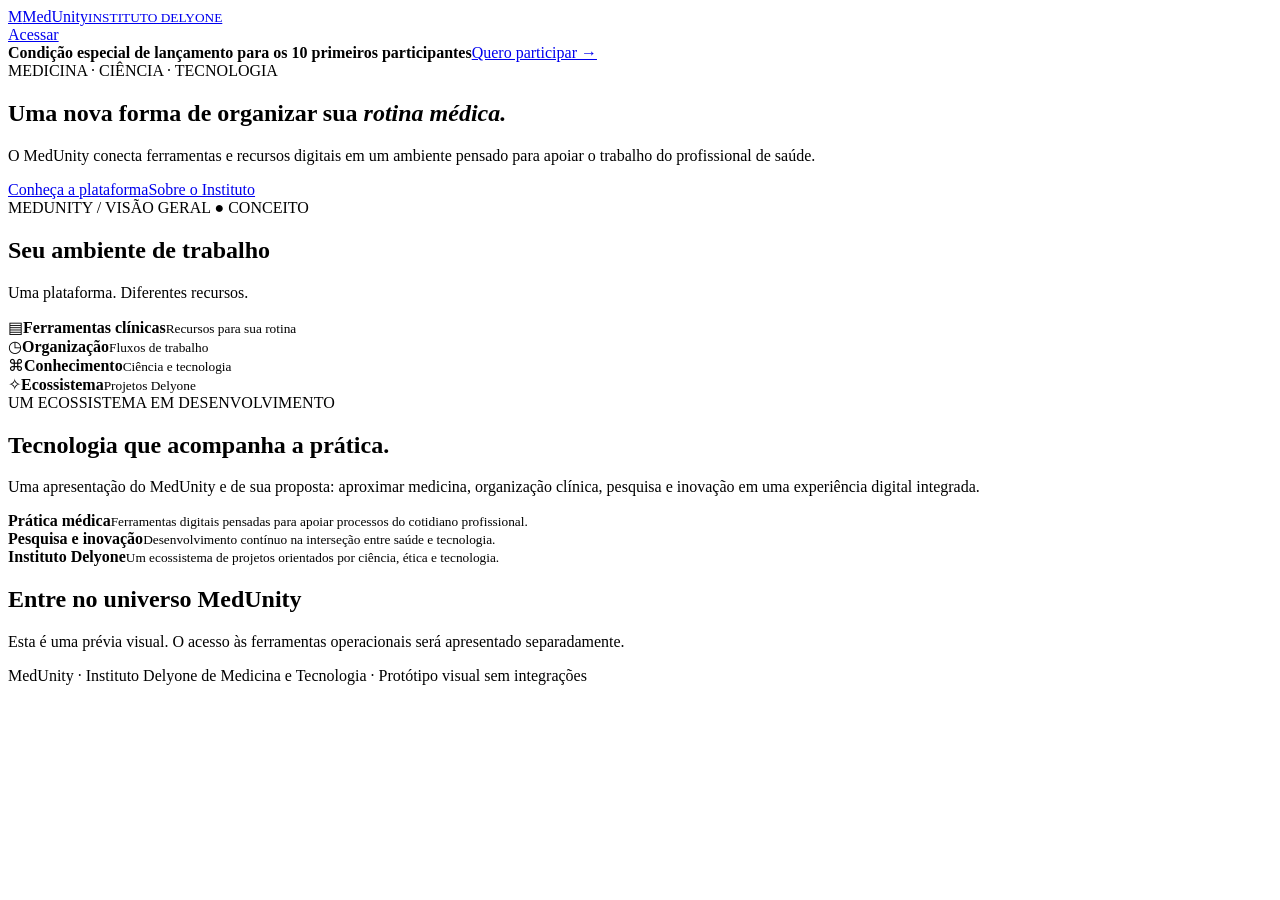
==== index.html @ 11c735b8 "Add MedUnity visual prototype: index.html" ====
<!doctype html>
<html lang="pt-BR"><head><meta charset="utf-8"><meta name="viewport" content="width=device-width,initial-scale=1"><meta name="theme-color" content="#101b2b"><title>MedUnity — Página inicial</title><link rel="stylesheet" href="assets/css/home.css"></head>
<body>
<header class="topbar"><div class="brandline"><a class="hamb" href="menu-aberto.html" aria-label="Abrir menu"><i></i><i></i><i></i></a><a class="brand" href="index.html"><span class="logo">M</span><span>MedUnity<small>INSTITUTO DELYONE</small></span></a></div><a class="login" href="#acesso">Acessar</a></header>
<div class="promo"><strong>Condição especial de lançamento para os 10 primeiros participantes</strong><a href="mailto:instituto@delyone.com.br?subject=Quero%20participar">Quero participar →</a></div>
<main><section class="hero"><div><span class="eyebrow">MEDICINA · CIÊNCIA · TECNOLOGIA</span><h1>Uma nova forma de organizar sua <em>rotina médica.</em></h1><p>O MedUnity conecta ferramentas e recursos digitais em um ambiente pensado para apoiar o trabalho do profissional de saúde.</p><div class="actions"><a class="btn primary" href="#sobre">Conheça a plataforma</a><a class="btn secondary" href="#instituto">Sobre o Instituto</a></div></div><div class="preview"><div class="preview-head">MEDUNITY / VISÃO GERAL <span>● CONCEITO</span></div><h2>Seu ambiente de trabalho</h2><p>Uma plataforma. Diferentes recursos.</p><div class="tiles"><article>▤<b>Ferramentas clínicas</b><small>Recursos para sua rotina</small></article><article>◷<b>Organização</b><small>Fluxos de trabalho</small></article><article>⌘<b>Conhecimento</b><small>Ciência e tecnologia</small></article><article>✧<b>Ecossistema</b><small>Projetos Delyone</small></article></div></div></section>
<section class="lower" id="sobre"><span class="eyebrow">UM ECOSSISTEMA EM DESENVOLVIMENTO</span><h2>Tecnologia que acompanha a prática.</h2><p>Uma apresentação do MedUnity e de sua proposta: aproximar medicina, organização clínica, pesquisa e inovação em uma experiência digital integrada.</p><div class="pillars"><article><b>Prática médica</b><small>Ferramentas digitais pensadas para apoiar processos do cotidiano profissional.</small></article><article id="instituto"><b>Pesquisa e inovação</b><small>Desenvolvimento contínuo na interseção entre saúde e tecnologia.</small></article><article><b>Instituto Delyone</b><small>Um ecossistema de projetos orientados por ciência, ética e tecnologia.</small></article></div></section><section class="lower" id="acesso"><h2>Entre no universo MedUnity</h2><p>Esta é uma prévia visual. O acesso às ferramentas operacionais será apresentado separadamente.</p></section></main><footer>MedUnity · Instituto Delyone de Medicina e Tecnologia · Protótipo visual sem integrações</footer></body></html>
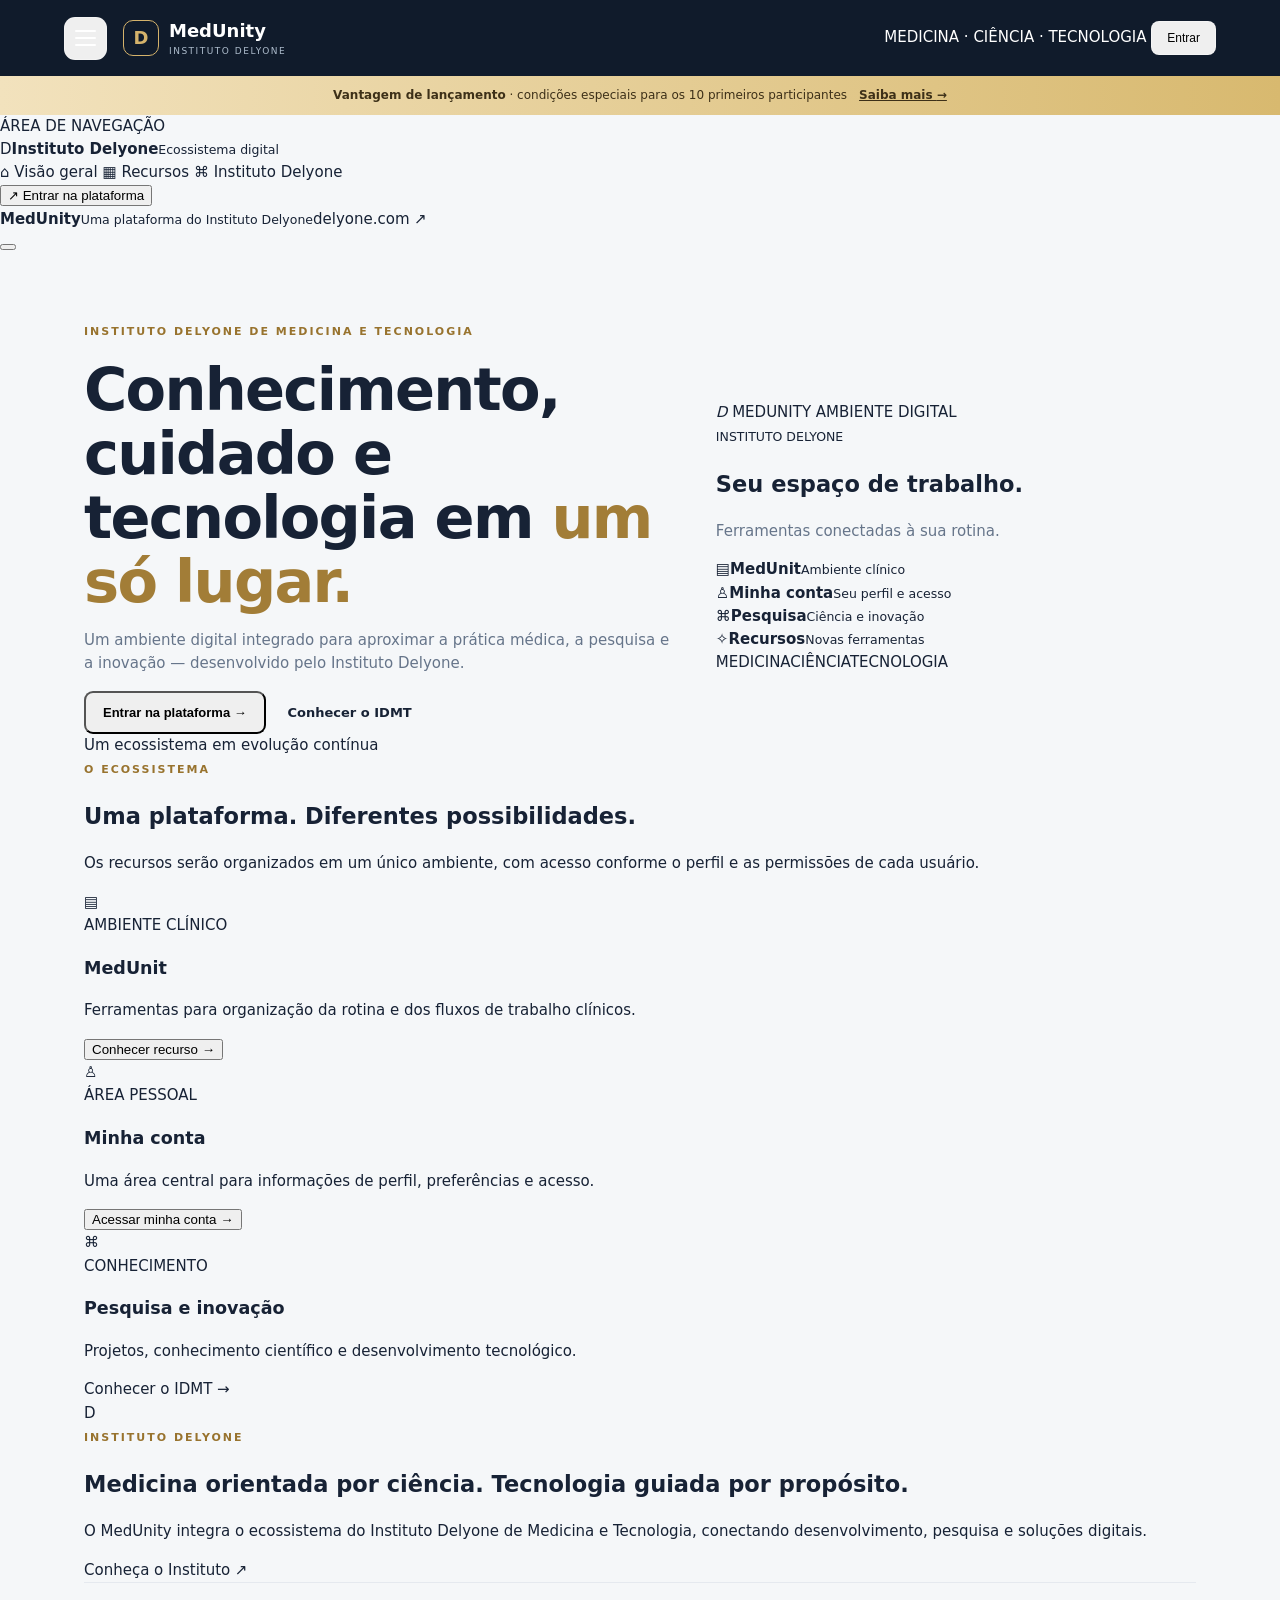
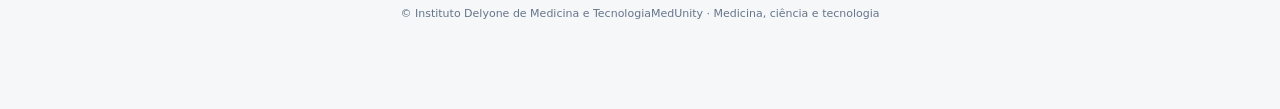
==== commit 369d424b: "Redesign MedUnity IDMT landing and demo account flow" ====
--- a/index.html
+++ b/index.html
@@ -1,7 +1,136 @@
 <!doctype html>
-<html lang="pt-BR"><head><meta charset="utf-8"><meta name="viewport" content="width=device-width,initial-scale=1"><meta name="theme-color" content="#101b2b"><title>MedUnity — Página inicial</title><link rel="stylesheet" href="assets/css/home.css"></head>
+<html lang="pt-BR">
+<head>
+  <meta charset="utf-8">
+  <meta name="viewport" content="width=device-width,initial-scale=1">
+  <meta name="theme-color" content="#101b2b">
+  <meta name="description" content="MedUnity — ecossistema de medicina, ciência e tecnologia do Instituto Delyone.">
+  <title>MedUnity | Instituto Delyone</title>
+  <link rel="stylesheet" href="assets/css/home.css">
+</head>
 <body>
-<header class="topbar"><div class="brandline"><a class="hamb" href="menu-aberto.html" aria-label="Abrir menu"><i></i><i></i><i></i></a><a class="brand" href="index.html"><span class="logo">M</span><span>MedUnity<small>INSTITUTO DELYONE</small></span></a></div><a class="login" href="#acesso">Acessar</a></header>
-<div class="promo"><strong>Condição especial de lançamento para os 10 primeiros participantes</strong><a href="mailto:instituto@delyone.com.br?subject=Quero%20participar">Quero participar →</a></div>
-<main><section class="hero"><div><span class="eyebrow">MEDICINA · CIÊNCIA · TECNOLOGIA</span><h1>Uma nova forma de organizar sua <em>rotina médica.</em></h1><p>O MedUnity conecta ferramentas e recursos digitais em um ambiente pensado para apoiar o trabalho do profissional de saúde.</p><div class="actions"><a class="btn primary" href="#sobre">Conheça a plataforma</a><a class="btn secondary" href="#instituto">Sobre o Instituto</a></div></div><div class="preview"><div class="preview-head">MEDUNITY / VISÃO GERAL <span>● CONCEITO</span></div><h2>Seu ambiente de trabalho</h2><p>Uma plataforma. Diferentes recursos.</p><div class="tiles"><article>▤<b>Ferramentas clínicas</b><small>Recursos para sua rotina</small></article><article>◷<b>Organização</b><small>Fluxos de trabalho</small></article><article>⌘<b>Conhecimento</b><small>Ciência e tecnologia</small></article><article>✧<b>Ecossistema</b><small>Projetos Delyone</small></article></div></div></section>
-<section class="lower" id="sobre"><span class="eyebrow">UM ECOSSISTEMA EM DESENVOLVIMENTO</span><h2>Tecnologia que acompanha a prática.</h2><p>Uma apresentação do MedUnity e de sua proposta: aproximar medicina, organização clínica, pesquisa e inovação em uma experiência digital integrada.</p><div class="pillars"><article><b>Prática médica</b><small>Ferramentas digitais pensadas para apoiar processos do cotidiano profissional.</small></article><article id="instituto"><b>Pesquisa e inovação</b><small>Desenvolvimento contínuo na interseção entre saúde e tecnologia.</small></article><article><b>Instituto Delyone</b><small>Um ecossistema de projetos orientados por ciência, ética e tecnologia.</small></article></div></section><section class="lower" id="acesso"><h2>Entre no universo MedUnity</h2><p>Esta é uma prévia visual. O acesso às ferramentas operacionais será apresentado separadamente.</p></section></main><footer>MedUnity · Instituto Delyone de Medicina e Tecnologia · Protótipo visual sem integrações</footer></body></html>+  <header class="topbar">
+    <div class="brandline">
+      <button class="hamb" id="menuToggle" aria-label="Abrir menu" aria-expanded="false"><i></i><i></i><i></i></button>
+      <a class="brand" href="#" aria-label="MedUnity — Instituto Delyone">
+        <span class="logo">D</span><span><strong>MedUnity</strong><small>INSTITUTO DELYONE</small></span>
+      </a>
+    </div>
+    <div class="top-actions">
+      <span class="top-context">MEDICINA · CIÊNCIA · TECNOLOGIA</span>
+      <button class="login" id="loginTop">Entrar</button>
+      <button class="account-trigger" id="accountTop" hidden>Minha conta</button>
+    </div>
+  </header>
+
+  <div class="promo"><span><b>Vantagem de lançamento</b> · condições especiais para os 10 primeiros participantes</span><a href="mailto:instituto@delyone.com.br?subject=MedUnity%20%7C%20Participar">Saiba mais <span aria-hidden="true">→</span></a></div>
+
+  <div class="app-shell">
+    <aside class="sidebar" id="sidebar" aria-label="Menu principal">
+      <div class="side-kicker">ÁREA DE NAVEGAÇÃO</div>
+      <div class="side-brand"><span class="side-mark">D</span><span><b>Instituto Delyone</b><small>Ecossistema digital</small></span></div>
+      <nav>
+        <a class="nav-link active" href="#inicio" data-section="inicio"><span>⌂</span> Visão geral</a>
+        <a class="nav-link" href="#recursos" data-section="recursos"><span>▦</span> Recursos</a>
+        <a class="nav-link" href="#instituto" data-section="instituto"><span>⌘</span> Instituto Delyone</a>
+        <div class="nav-divider"></div>
+        <button class="nav-link" id="sideLogin"><span>↗</span> Entrar na plataforma</button>
+      </nav>
+      <div class="side-footer"><b>MedUnity</b><small>Uma plataforma do Instituto Delyone</small><a href="https://www.delyone.com" target="_blank" rel="noopener">delyone.com ↗</a></div>
+    </aside>
+    <button class="scrim" id="scrim" aria-label="Fechar menu"></button>
+
+    <main id="inicio">
+      <section class="hero">
+        <div class="hero-copy">
+          <span class="eyebrow"><i></i> INSTITUTO DELYONE DE MEDICINA E TECNOLOGIA</span>
+          <h1>Conhecimento, cuidado e tecnologia em <em>um só lugar.</em></h1>
+          <p>Um ambiente digital integrado para aproximar a prática médica, a pesquisa e a inovação — desenvolvido pelo Instituto Delyone.</p>
+          <div class="hero-actions">
+            <button class="btn btn-primary" id="heroLogin">Entrar na plataforma <span>→</span></button>
+            <a class="btn btn-quiet" href="#instituto">Conhecer o IDMT</a>
+          </div>
+          <div class="trust-line"><span class="trust-dot"></span> Um ecossistema em evolução contínua</div>
+        </div>
+        <div class="hero-art" aria-label="Prévia ilustrativa da plataforma">
+          <div class="art-top"><span class="art-brand"><i>D</i> MEDUNITY</span><span class="art-status"><i></i> AMBIENTE DIGITAL</span></div>
+          <div class="art-welcome"><small>INSTITUTO DELYONE</small><h2>Seu espaço de trabalho.</h2><p>Ferramentas conectadas à sua rotina.</p></div>
+          <div class="art-grid">
+            <div class="art-card"><span class="art-icon">▤</span><b>MedUnit</b><small>Ambiente clínico</small></div>
+            <div class="art-card"><span class="art-icon">♙</span><b>Minha conta</b><small>Seu perfil e acesso</small></div>
+            <div class="art-card"><span class="art-icon">⌘</span><b>Pesquisa</b><small>Ciência e inovação</small></div>
+            <div class="art-card"><span class="art-icon">✧</span><b>Recursos</b><small>Novas ferramentas</small></div>
+          </div>
+          <div class="art-foot"><span>MEDICINA</span><span>CIÊNCIA</span><span>TECNOLOGIA</span></div>
+        </div>
+      </section>
+
+      <section class="platform-section" id="recursos">
+        <div class="section-heading"><div><span class="eyebrow">O ECOSSISTEMA</span><h2>Uma plataforma. Diferentes possibilidades.</h2></div><p>Os recursos serão organizados em um único ambiente, com acesso conforme o perfil e as permissões de cada usuário.</p></div>
+        <div class="resource-grid">
+          <article class="resource-card featured"><div class="resource-icon">▤</div><span class="card-tag">AMBIENTE CLÍNICO</span><h3>MedUnit</h3><p>Ferramentas para organização da rotina e dos fluxos de trabalho clínicos.</p><button class="text-link resource-access">Conhecer recurso <span>→</span></button></article>
+          <article class="resource-card"><div class="resource-icon">♙</div><span class="card-tag">ÁREA PESSOAL</span><h3>Minha conta</h3><p>Uma área central para informações de perfil, preferências e acesso.</p><button class="text-link resource-access">Acessar minha conta <span>→</span></button></article>
+          <article class="resource-card"><div class="resource-icon">⌘</div><span class="card-tag">CONHECIMENTO</span><h3>Pesquisa e inovação</h3><p>Projetos, conhecimento científico e desenvolvimento tecnológico.</p><a class="text-link" href="#instituto">Conhecer o IDMT <span>→</span></a></article>
+        </div>
+      </section>
+
+      <section class="institute-section" id="instituto">
+        <div class="institute-monogram">D</div><div><span class="eyebrow">INSTITUTO DELYONE</span><h2>Medicina orientada por ciência. Tecnologia guiada por propósito.</h2><p>O MedUnity integra o ecossistema do Instituto Delyone de Medicina e Tecnologia, conectando desenvolvimento, pesquisa e soluções digitais.</p><a class="text-link" href="https://www.delyone.com" target="_blank" rel="noopener">Conheça o Instituto <span>↗</span></a></div>
+      </section>
+
+      <footer><span>© Instituto Delyone de Medicina e Tecnologia</span><span>MedUnity · Medicina, ciência e tecnologia</span></footer>
+    </main>
+  </div>
+
+  <section class="account-view" id="accountView" hidden>
+    <div class="account-wrap">
+      <div class="account-heading"><span class="eyebrow">ÁREA DO USUÁRIO</span><h1>Minha conta</h1><p>Bem-vindo ao seu ambiente MedUnity.</p></div>
+      <div class="welcome-panel"><div class="welcome-avatar">D</div><div><small>SESSÃO DE DEMONSTRAÇÃO</small><h2>Olá! Que bom ter você aqui.</h2><p>Esta é uma prévia navegável. Nenhuma credencial ou dado pessoal foi solicitado.</p></div></div>
+      <div class="account-label">SEUS RECURSOS</div>
+      <div class="account-grid">
+        <article class="account-card medunit-card"><div class="resource-icon">▤</div><span class="card-tag">AMBIENTE CLÍNICO</span><h3>MedUnit</h3><p>Acesse o ambiente de ferramentas clínicas do MedUnity.</p><button class="btn btn-primary" id="openMedunit">Abrir MedUnit <span>→</span></button></article>
+        <article class="account-card"><div class="resource-icon">♙</div><span class="card-tag">ORGANIZAÇÃO</span><h3>Meus pacientes</h3><p>Área de acesso aos recursos de organização de pacientes.</p><button class="btn btn-outline" id="patientsSoon">Em desenvolvimento</button></article>
+        <article class="account-card"><div class="resource-icon">⚙</div><span class="card-tag">PREFERÊNCIAS</span><h3>Perfil e configurações</h3><p>Gerencie suas informações e preferências de acesso.</p><button class="btn btn-outline" id="profileSoon">Em desenvolvimento</button></article>
+      </div>
+      <button class="back-link" id="backHome">← Voltar à página inicial</button>
+    </div>
+  </section>
+
+  <div class="modal-backdrop" id="loginModal" hidden role="dialog" aria-modal="true" aria-labelledby="modalTitle">
+    <div class="login-modal"><button class="modal-close" id="closeModal" aria-label="Fechar">×</button><span class="modal-mark">D</span><span class="eyebrow">INSTITUTO DELYONE</span><h2 id="modalTitle">Acesse o MedUnity</h2><p>Entre para conhecer a área do usuário em modo de demonstração.</p><div class="demo-note"><span>i</span> Esta prévia não solicita senha nem autentica usuários.</div><button class="btn btn-primary modal-continue" id="demoLogin">Entrar na demonstração <span>→</span></button></div>
+  </div>
+  <div class="toast" id="toast" role="status" aria-live="polite"></div>
+
+<script>
+(() => {
+  const $ = id => document.getElementById(id);
+  const modal = $('loginModal'), account = $('accountView'), main = $('inicio');
+  const sidebar = $('sidebar'), scrim = $('scrim'), menuToggle = $('menuToggle');
+  function openLogin(){ modal.hidden = false; document.body.classList.add('modal-open'); }
+  function closeLogin(){ modal.hidden = true; document.body.classList.remove('modal-open'); }
+  function enterDemo(){
+    closeLogin(); main.closest('.app-shell').hidden = true; account.hidden = false;
+    $('loginTop').hidden = true; $('accountTop').hidden = false; window.scrollTo({top:0,behavior:'smooth'});
+  }
+  function showToast(message){ const toast=$('toast'); toast.textContent=message; toast.classList.add('show'); window.setTimeout(()=>toast.classList.remove('show'),2600); }
+  function closeMenu(){ sidebar.classList.remove('open'); scrim.classList.remove('visible'); menuToggle.setAttribute('aria-expanded','false'); }
+  $('loginTop').addEventListener('click',openLogin);
+  $('heroLogin').addEventListener('click',openLogin);
+  $('sideLogin').addEventListener('click',openLogin);
+  $('closeModal').addEventListener('click',closeLogin);
+  $('demoLogin').addEventListener('click',enterDemo);
+  modal.addEventListener('click',e=>{if(e.target===modal)closeLogin();});
+  $('accountTop').addEventListener('click',()=>window.scrollTo({top:0,behavior:'smooth'}));
+  $('backHome').addEventListener('click',()=>{account.hidden=true;main.closest('.app-shell').hidden=false;$('loginTop').hidden=false;$('accountTop').hidden=true;window.scrollTo({top:0,behavior:'smooth'});});
+  menuToggle.addEventListener('click',()=>{const open=!sidebar.classList.contains('open');sidebar.classList.toggle('open',open);scrim.classList.toggle('visible',open);menuToggle.setAttribute('aria-expanded',String(open));});
+  scrim.addEventListener('click',closeMenu);
+  document.querySelectorAll('.nav-link[href^="#"]').forEach(link=>link.addEventListener('click',()=>{closeMenu();document.querySelectorAll('.nav-link').forEach(n=>n.classList.remove('active'));link.classList.add('active');}));
+  document.querySelectorAll('.resource-access').forEach(button=>button.addEventListener('click',openLogin));
+  $('openMedunit').addEventListener('click',()=>showToast('O acesso operacional ao MedUnit será conectado nesta etapa do projeto.'));
+  $('patientsSoon').addEventListener('click',()=>showToast('A área Meus pacientes será desenvolvida em uma próxima etapa.'));
+  $('profileSoon').addEventListener('click',()=>showToast('As configurações de perfil serão adicionadas em uma próxima etapa.'));
+  document.addEventListener('keydown',e=>{if(e.key==='Escape'){closeLogin();closeMenu();}});
+})();
+</script>
+</body>
+</html>
--- a/assets/css/home.css
+++ b/assets/css/home.css
@@ -0,0 +1 @@
+:root{--navy:#101b2b;--gold:#d5b36b;--ink:#172235;--muted:#66758a;--bg:#f5f7f9;--line:#e5e9ef}*{box-sizing:border-box}body{margin:0;font:15px/1.55 Inter,system-ui,sans-serif;background:var(--bg);color:var(--ink)}a{text-decoration:none;color:inherit}.topbar{height:76px;background:var(--navy);color:white;display:flex;align-items:center;justify-content:space-between;padding:0 clamp(16px,5vw,64px)}.brandline{display:flex;align-items:center;gap:16px}.hamb{width:43px;height:43px;border:1px solid #ffffff45;border-radius:11px;display:grid;align-content:center;gap:5px;padding:0 10px}.hamb i{height:2px;background:white;border-radius:3px}.brand{display:flex;align-items:center;gap:10px;font-weight:800;font-size:18px}.logo{width:36px;height:36px;border:1px solid var(--gold);border-radius:10px;color:var(--gold);display:grid;place-items:center}.brand small{display:block;color:#aebdcd;font-size:9px;letter-spacing:1.5px;font-weight:500}.login{border:1px solid #ffffff55;border-radius:8px;padding:9px 15px;font-size:12px}.promo{background:linear-gradient(90deg,#f2e2bd,#d8b96f);color:#3d3018;text-align:center;padding:10px;font-size:12px}.promo a{font-weight:800;text-decoration:underline;margin-left:12px}main{max-width:1160px;margin:auto;padding:65px 24px}.hero{display:grid;grid-template-columns:1.1fr .9fr;gap:45px;align-items:center}.eyebrow{font-size:11px;letter-spacing:2px;font-weight:850;color:#98732e}.hero h1{font-size:clamp(36px,5vw,59px);line-height:1.08;letter-spacing:-1.7px;margin:16px 0}.hero h1 em{font-style:normal;color:#a27d37}.hero p,.lower p{color:var(--muted);max-width:590px}.actions{display:flex;gap:11px;flex-wrap:wrap;margin-top:25px}.btn{padding:12px 17px;border-radius:9px;font-size:13px;font-weight:800}.primary{background:var(--navy);color:white}.secondary{border:1px solid #cbd3dd;background:white}.preview{background:linear-gradient(145deg,#fff,#edf1f5);border:1px solid var(--line);border-radius:19px;padding:21px;box-shadow:0 18px 45px #1a2c4012}.preview-head{font-size:11px;font-weight:850;border-bottom:1px solid var(--line);padding-bottom:13px;display:flex;justify-content:space-between}.preview-head span{color:#32816d}.preview h2{font-size:19px;margin:18px 0 0}.preview p{font-size:12px;margin:2px 0;color:var(--muted)}.tiles,.pillars{display:grid;grid-template-columns:1fr 1fr;gap:10px;margin-top:18px}.tiles article,.pillars article{background:#f5f7f9;border:1px solid #e7ebef;border-radius:11px;padding:13px}.tiles b,.tiles small,.pillars b,.pillars small{display:block}.tiles b,.pillars b{font-size:13px}.tiles small,.pillars small{font-size:11px;color:var(--muted)}.lower{text-align:center;margin-top:65px}.lower>p{margin:8px auto}.pillars{text-align:left;grid-template-columns:repeat(3,1fr)}footer{border-top:1px solid var(--line);padding:22px;text-align:center;color:var(--muted);font-size:11px}@media(max-width:800px){.hero{grid-template-columns:1fr}.pillars{grid-template-columns:1fr}.hero{gap:28px}main{padding-top:45px}}@media(max-width:480px){.topbar{height:67px;padding:0 13px}.login{display:none}.brand{font-size:16px}.promo{font-size:11px}.hero h1{letter-spacing:-.8px}.tiles{gap:7px}.tiles article{padding:10px}}
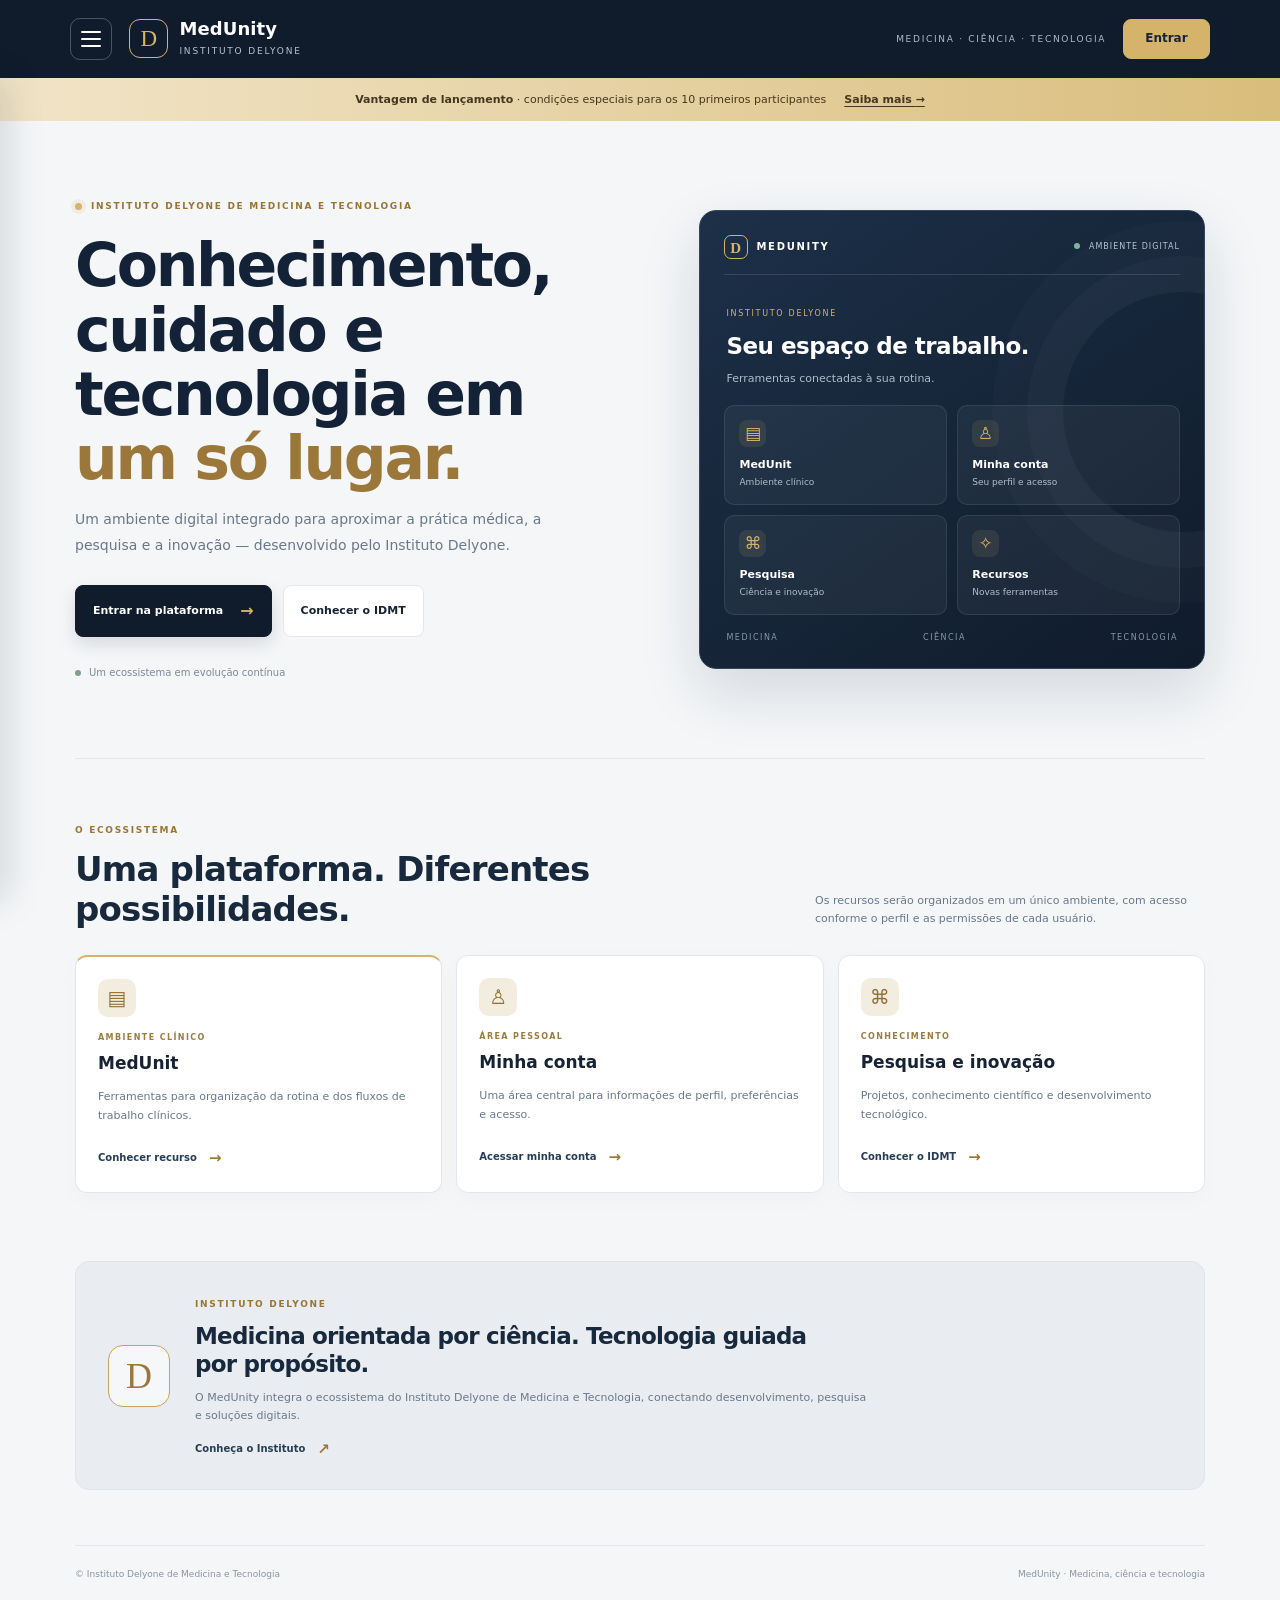
==== commit e3836f95: "Route demo entry directly to MedUnit workspace preview" ====
--- a/index.html
+++ b/index.html
@@ -109,8 +109,8 @@
   function openLogin(){ modal.hidden = false; document.body.classList.add('modal-open'); }
   function closeLogin(){ modal.hidden = true; document.body.classList.remove('modal-open'); }
   function enterDemo(){
-    closeLogin(); main.closest('.app-shell').hidden = true; account.hidden = false;
-    $('loginTop').hidden = true; $('accountTop').hidden = false; window.scrollTo({top:0,behavior:'smooth'});
+    closeLogin();
+    window.location.href = "app.html";
   }
   function showToast(message){ const toast=$('toast'); toast.textContent=message; toast.classList.add('show'); window.setTimeout(()=>toast.classList.remove('show'),2600); }
   function closeMenu(){ sidebar.classList.remove('open'); scrim.classList.remove('visible'); menuToggle.setAttribute('aria-expanded','false'); }
--- a/assets/css/home.css
+++ b/assets/css/home.css
@@ -1 +1,12 @@
-:root{--navy:#101b2b;--gold:#d5b36b;--ink:#172235;--muted:#66758a;--bg:#f5f7f9;--line:#e5e9ef}*{box-sizing:border-box}body{margin:0;font:15px/1.55 Inter,system-ui,sans-serif;background:var(--bg);color:var(--ink)}a{text-decoration:none;color:inherit}.topbar{height:76px;background:var(--navy);color:white;display:flex;align-items:center;justify-content:space-between;padding:0 clamp(16px,5vw,64px)}.brandline{display:flex;align-items:center;gap:16px}.hamb{width:43px;height:43px;border:1px solid #ffffff45;border-radius:11px;display:grid;align-content:center;gap:5px;padding:0 10px}.hamb i{height:2px;background:white;border-radius:3px}.brand{display:flex;align-items:center;gap:10px;font-weight:800;font-size:18px}.logo{width:36px;height:36px;border:1px solid var(--gold);border-radius:10px;color:var(--gold);display:grid;place-items:center}.brand small{display:block;color:#aebdcd;font-size:9px;letter-spacing:1.5px;font-weight:500}.login{border:1px solid #ffffff55;border-radius:8px;padding:9px 15px;font-size:12px}.promo{background:linear-gradient(90deg,#f2e2bd,#d8b96f);color:#3d3018;text-align:center;padding:10px;font-size:12px}.promo a{font-weight:800;text-decoration:underline;margin-left:12px}main{max-width:1160px;margin:auto;padding:65px 24px}.hero{display:grid;grid-template-columns:1.1fr .9fr;gap:45px;align-items:center}.eyebrow{font-size:11px;letter-spacing:2px;font-weight:850;color:#98732e}.hero h1{font-size:clamp(36px,5vw,59px);line-height:1.08;letter-spacing:-1.7px;margin:16px 0}.hero h1 em{font-style:normal;color:#a27d37}.hero p,.lower p{color:var(--muted);max-width:590px}.actions{display:flex;gap:11px;flex-wrap:wrap;margin-top:25px}.btn{padding:12px 17px;border-radius:9px;font-size:13px;font-weight:800}.primary{background:var(--navy);color:white}.secondary{border:1px solid #cbd3dd;background:white}.preview{background:linear-gradient(145deg,#fff,#edf1f5);border:1px solid var(--line);border-radius:19px;padding:21px;box-shadow:0 18px 45px #1a2c4012}.preview-head{font-size:11px;font-weight:850;border-bottom:1px solid var(--line);padding-bottom:13px;display:flex;justify-content:space-between}.preview-head span{color:#32816d}.preview h2{font-size:19px;margin:18px 0 0}.preview p{font-size:12px;margin:2px 0;color:var(--muted)}.tiles,.pillars{display:grid;grid-template-columns:1fr 1fr;gap:10px;margin-top:18px}.tiles article,.pillars article{background:#f5f7f9;border:1px solid #e7ebef;border-radius:11px;padding:13px}.tiles b,.tiles small,.pillars b,.pillars small{display:block}.tiles b,.pillars b{font-size:13px}.tiles small,.pillars small{font-size:11px;color:var(--muted)}.lower{text-align:center;margin-top:65px}.lower>p{margin:8px auto}.pillars{text-align:left;grid-template-columns:repeat(3,1fr)}footer{border-top:1px solid var(--line);padding:22px;text-align:center;color:var(--muted);font-size:11px}@media(max-width:800px){.hero{grid-template-columns:1fr}.pillars{grid-template-columns:1fr}.hero{gap:28px}main{padding-top:45px}}@media(max-width:480px){.topbar{height:67px;padding:0 13px}.login{display:none}.brand{font-size:16px}.promo{font-size:11px}.hero h1{letter-spacing:-.8px}.tiles{gap:7px}.tiles article{padding:10px}}+:root{--navy:#101b2b;--navy-2:#172a40;--gold:#d5b36b;--gold-light:#ead8aa;--ink:#172235;--muted:#69788b;--bg:#f4f6f8;--line:#e2e7ed;--white:#fff;--shadow:0 22px 55px #14263c12}
+*{box-sizing:border-box}html{scroll-behavior:smooth;scroll-padding-top:25px}body{margin:0;background:var(--bg);color:var(--ink);font:15px/1.6 Inter,ui-sans-serif,system-ui,-apple-system,"Segoe UI",sans-serif}a{text-decoration:none;color:inherit}button{font:inherit;cursor:pointer}button:focus-visible,a:focus-visible{outline:3px solid #d5b36b;outline-offset:3px}[hidden]{display:none!important}
+.topbar{height:78px;background:var(--navy);color:white;display:flex;align-items:center;justify-content:space-between;padding:0 clamp(18px,5.5vw,78px);position:relative;z-index:20}.brandline,.top-actions{display:flex;align-items:center;gap:17px}.hamb{width:42px;height:42px;border:1px solid #ffffff40;background:transparent;border-radius:10px;display:flex;flex-direction:column;justify-content:center;gap:5px;padding:0 10px}.hamb i{height:2px;width:100%;background:#fff;border-radius:2px}.brand{display:flex;align-items:center;gap:11px}.brand strong{display:block;font-size:18px;line-height:1.15;letter-spacing:.1px}.brand small{display:block;color:#b9c5d2;font-size:9px;letter-spacing:1.8px;margin-top:4px}.logo,.side-mark{width:39px;height:39px;border:1px solid var(--gold);border-radius:11px;color:var(--gold);display:grid;place-items:center;font-family:Georgia,serif;font-size:23px}.top-context{font-size:9px;letter-spacing:1.7px;color:#aebdca}.login,.account-trigger{background:var(--gold);color:#172438;border:1px solid var(--gold);border-radius:8px;padding:9px 21px;font-size:12px;font-weight:800}.account-trigger{background:transparent;color:#fff;border-color:#ffffff50}
+.promo{min-height:43px;background:linear-gradient(90deg,#f1e4c7,#d9bd7c);color:#44371f;display:flex;align-items:center;justify-content:center;gap:18px;padding:8px 18px;text-align:center;font-size:11px}.promo b{font-weight:850}.promo a{font-weight:850;text-decoration:underline;text-underline-offset:3px;white-space:nowrap}
+.app-shell{min-height:calc(100vh - 121px)}.sidebar{position:fixed;z-index:30;top:78px;bottom:0;left:0;width:282px;background:linear-gradient(180deg,#192d44,#101b2b);color:#e9eff6;padding:29px 20px 20px;transform:translateX(-102%);transition:transform .25s ease;box-shadow:15px 0 35px #101b2b22}.sidebar.open{transform:translateX(0)}.side-kicker{font-size:9px;letter-spacing:1.8px;color:#9eafc2;font-weight:800;padding:0 10px 17px}.side-brand{display:flex;align-items:center;gap:11px;padding:0 10px 22px;border-bottom:1px solid #ffffff20}.side-brand b,.side-brand small{display:block}.side-brand b{font-size:12px}.side-brand small{font-size:10px;color:#aebdcd}.side-mark{width:36px;height:36px;font-size:20px}.sidebar nav{display:grid;gap:5px;margin-top:19px}.nav-link{border:0;background:transparent;color:#d4deea;text-align:left;display:flex;align-items:center;gap:13px;padding:12px 13px;border-radius:8px;font-size:12px}.nav-link span{width:19px;color:var(--gold);font-size:18px;text-align:center}.nav-link:hover,.nav-link.active{background:#ffffff13;color:#fff}.nav-link.active{box-shadow:inset 2px 0 var(--gold)}.nav-divider{height:1px;background:#ffffff20;margin:11px 7px}.side-footer{position:absolute;bottom:23px;left:30px;right:25px;border-top:1px solid #ffffff20;padding-top:16px;font-size:11px}.side-footer b,.side-footer small{display:block}.side-footer small{color:#aebdcd;font-size:10px}.side-footer a{display:inline-block;color:#e7d39e;margin-top:9px;font-size:10px}.scrim{position:fixed;inset:78px 0 0;border:0;background:#07111f70;z-index:25;opacity:0;pointer-events:none;transition:opacity .2s}.scrim.visible{opacity:1;pointer-events:auto}
+main{max-width:1190px;margin:auto;padding:0 30px}.hero{display:grid;grid-template-columns:1.04fr .96fr;align-items:center;gap:clamp(35px,6vw,78px);padding:78px 0 77px}.eyebrow{font-size:9px;letter-spacing:1.7px;color:#987632;font-weight:850}.hero .eyebrow{display:flex;align-items:center;gap:9px}.hero .eyebrow i{width:7px;height:7px;background:var(--gold);border-radius:50%;box-shadow:0 0 0 4px #d5b36b25}.hero h1{font-size:clamp(39px,5vw,60px);line-height:1.07;letter-spacing:-2.3px;margin:20px 0 17px;font-weight:720;color:#142238}.hero h1 em{font-style:normal;color:#9b783a}.hero-copy>p{max-width:510px;color:var(--muted);font-size:14px;line-height:1.85}.hero-actions{display:flex;gap:11px;flex-wrap:wrap;margin-top:26px}.btn{border-radius:8px;padding:12px 17px;font-size:11px;font-weight:800;display:inline-flex;align-items:center;justify-content:center;gap:17px}.btn-primary{background:var(--navy);color:#fff;border:1px solid var(--navy);box-shadow:0 7px 18px #101b2b20}.btn-primary:hover{background:#203a58}.btn-primary span{color:var(--gold);font-size:16px}.btn-quiet{background:#fff;border:1px solid var(--line);color:var(--ink)}.trust-line{margin-top:28px;color:#7d8998;font-size:10px;display:flex;align-items:center;gap:8px}.trust-dot{width:6px;height:6px;background:#7ca18d;border-radius:50%}
+.hero-art{background:linear-gradient(145deg,#1c3048,#101b2b);border:1px solid #31465f;border-radius:17px;padding:24px;color:#fff;box-shadow:0 24px 60px #15273d24;position:relative;overflow:hidden}.hero-art:after{content:"";position:absolute;width:240px;height:240px;border:1px solid #ffffff0b;border-radius:50%;right:-100px;top:80px;box-shadow:0 0 0 35px #ffffff06,0 0 0 70px #ffffff04;pointer-events:none}.art-top{display:flex;justify-content:space-between;align-items:center;border-bottom:1px solid #ffffff20;padding-bottom:15px}.art-brand{font-size:10px;font-weight:850;letter-spacing:1.7px;display:flex;align-items:center;gap:8px}.art-brand i{font-style:normal;width:24px;height:24px;border:1px solid var(--gold);border-radius:7px;color:var(--gold);display:grid;place-items:center;font-family:Georgia,serif;font-size:15px}.art-status{font-size:8px;color:#b5c3d1;letter-spacing:1px}.art-status i{display:inline-block;width:6px;height:6px;background:#7cb69a;border-radius:50%;margin-right:5px}.art-welcome{padding:24px 2px 17px}.art-welcome small{font-size:8px;letter-spacing:1.7px;color:var(--gold)}.art-welcome h2{font-size:23px;letter-spacing:-.5px;margin:5px 0}.art-welcome p{font-size:11px;color:#aebdca;margin:0}.art-grid{display:grid;grid-template-columns:1fr 1fr;gap:10px;position:relative;z-index:1}.art-card{background:#ffffff0c;border:1px solid #ffffff17;border-radius:10px;padding:14px}.art-icon{display:grid;place-items:center;width:27px;height:27px;border-radius:8px;background:#d5b36b1c;color:var(--gold);font-size:17px;margin-bottom:9px}.art-card b,.art-card small{display:block}.art-card b{font-size:11px}.art-card small{font-size:9px;color:#aebdca;margin-top:2px}.art-foot{display:flex;justify-content:space-between;color:#8798aa;font-size:8px;letter-spacing:1.5px;padding:17px 2px 0}
+.platform-section{padding:57px 0 68px;border-top:1px solid var(--line)}.section-heading{display:flex;align-items:end;justify-content:space-between;gap:35px;margin-bottom:25px}.section-heading h2,.institute-section h2{font-size:clamp(25px,3vw,34px);line-height:1.2;letter-spacing:-.8px;margin:9px 0 0;color:#18283d}.section-heading>p{max-width:390px;color:var(--muted);font-size:11px;margin:0 0 3px}.resource-grid{display:grid;grid-template-columns:repeat(3,1fr);gap:14px}.resource-card,.account-card{background:#fff;border:1px solid var(--line);border-radius:12px;padding:22px;min-height:235px;box-shadow:0 7px 25px #17283d06}.resource-card.featured{border-top:2px solid var(--gold)}.resource-icon{width:38px;height:38px;border-radius:10px;background:#f3eddf;color:#927034;display:grid;place-items:center;font-size:20px;margin-bottom:15px}.card-tag{display:block;font-size:8px;letter-spacing:1.4px;color:#9a7b40;font-weight:850}.resource-card h3,.account-card h3{font-size:17px;margin:5px 0}.resource-card p,.account-card p{font-size:11px;color:var(--muted);line-height:1.7;min-height:39px}.text-link{border:0;background:none;padding:8px 0 0;color:#273c56;font-size:10px;font-weight:850;display:inline-flex;gap:12px;align-items:center}.text-link span{color:#9a783a;font-size:15px}.institute-section{margin:0 0 55px;padding:28px 32px;background:#e9edf1;border:1px solid #e0e5eb;border-radius:14px;display:flex;align-items:center;gap:25px}.institute-monogram{flex:0 0 62px;width:62px;height:62px;border:1px solid #c4a45e;border-radius:15px;color:#9a783a;display:grid;place-items:center;font:36px Georgia,serif;background:#fff9}.institute-section h2{font-size:23px;max-width:650px}.institute-section p{font-size:11px;color:var(--muted);max-width:680px}.institute-section .text-link{padding-top:0}footer{border-top:1px solid var(--line);padding:21px 0 27px;display:flex;justify-content:space-between;gap:15px;color:#8994a1;font-size:9px}
+.account-view{min-height:calc(100vh - 121px);padding:58px 24px 70px}.account-wrap{max-width:1050px;margin:auto}.account-heading h1{font-size:42px;letter-spacing:-1.5px;margin:7px 0 0}.account-heading p{color:var(--muted);font-size:13px;margin:4px 0 25px}.welcome-panel{display:flex;align-items:center;gap:16px;padding:20px 22px;background:#fff;border:1px solid var(--line);border-radius:12px;margin-bottom:32px}.welcome-avatar{width:47px;height:47px;flex:0 0 47px;border-radius:50%;display:grid;place-items:center;background:var(--navy);color:var(--gold);font:25px Georgia,serif}.welcome-panel small{font-size:8px;letter-spacing:1.4px;color:#9a783a;font-weight:850}.welcome-panel h2{font-size:16px;margin:2px 0}.welcome-panel p{font-size:10px;color:var(--muted);margin:0}.account-label{font-size:9px;letter-spacing:1.6px;color:#8a96a4;font-weight:850;margin-bottom:12px}.account-grid{display:grid;grid-template-columns:repeat(3,1fr);gap:14px}.account-card{min-height:255px}.account-card .btn{margin-top:10px}.btn-outline{background:white;border:1px solid #cbd3dc;color:#42536a}.back-link{margin-top:28px;border:0;background:none;color:#53647a;font-size:11px;font-weight:750;padding:8px 0}
+.modal-backdrop{position:fixed;inset:0;background:#091525b8;z-index:60;display:grid;place-items:center;padding:20px;backdrop-filter:blur(4px)}.login-modal{position:relative;width:min(100%,420px);background:#fff;border-radius:16px;padding:37px 35px 32px;text-align:center;box-shadow:0 30px 90px #0004}.modal-close{position:absolute;right:15px;top:12px;border:0;background:none;color:#66758a;font-size:25px}.modal-mark{display:grid;place-items:center;margin:0 auto 18px;width:48px;height:48px;border:1px solid var(--gold);border-radius:13px;color:#9a783a;font:28px Georgia,serif}.login-modal h2{font-size:24px;letter-spacing:-.6px;margin:8px 0}.login-modal>p{font-size:12px;color:var(--muted)}.demo-note{display:flex;gap:9px;text-align:left;align-items:center;padding:12px;background:#f4f6f8;border-radius:8px;color:#647286;font-size:10px;margin:20px 0}.demo-note span{width:17px;height:17px;display:grid;place-items:center;border-radius:50%;background:#e7dfcb;color:#735a29;font-weight:900;flex:0 0 17px}.modal-continue{width:100%;padding:14px}.toast{position:fixed;z-index:80;bottom:24px;left:50%;transform:translate(-50%,15px);opacity:0;pointer-events:none;background:#172a40;color:white;padding:12px 18px;border-radius:9px;box-shadow:var(--shadow);font-size:11px;transition:.2s;max-width:calc(100% - 30px);text-align:center}.toast.show{opacity:1;transform:translate(-50%,0)}body.modal-open{overflow:hidden}
+@media(max-width:850px){.top-context{display:none}.hero{grid-template-columns:1fr;gap:38px;padding:58px 0}.hero-copy{max-width:680px}.hero-art{max-width:600px;width:100%;margin:auto}.section-heading{display:block}.section-heading>p{margin-top:12px}.resource-grid{grid-template-columns:1fr 1fr}.resource-card:last-child{grid-column:1/-1}.account-grid{grid-template-columns:1fr 1fr}.account-card:last-child{grid-column:1/-1}}
+@media(max-width:560px){.topbar{height:68px;padding:0 13px}.brandline,.top-actions{gap:10px}.hamb{width:38px;height:38px}.brand strong{font-size:16px}.brand small{font-size:8px}.logo{width:34px;height:34px}.login,.account-trigger{padding:8px 13px;font-size:11px}.promo{font-size:9px;gap:9px;line-height:1.4}.promo a{font-size:9px}.sidebar{top:68px;width:min(82vw,300px)}.scrim{inset:68px 0 0}.app-shell{min-height:calc(100vh - 111px)}main{padding:0 19px}.hero{padding:48px 0 49px;gap:32px}.hero h1{font-size:42px;letter-spacing:-1.6px}.hero-copy>p{font-size:12px}.hero-art{padding:18px}.art-welcome{padding:20px 2px 15px}.art-welcome h2{font-size:20px}.art-card{padding:11px}.platform-section{padding:42px 0 48px}.section-heading h2{font-size:27px}.resource-grid{grid-template-columns:1fr}.resource-card:last-child{grid-column:auto}.resource-card{min-height:0}.resource-card p{min-height:0}.institute-section{padding:21px 18px;gap:15px;align-items:flex-start;margin-bottom:35px}.institute-monogram{width:45px;height:45px;flex-basis:45px;font-size:27px}.institute-section h2{font-size:19px}.institute-section p{font-size:10px}footer{display:block;line-height:2.1}.account-view{padding:42px 18px}.account-heading h1{font-size:35px}.welcome-panel{align-items:flex-start;padding:16px}.account-grid{grid-template-columns:1fr}.account-card:last-child{grid-column:auto}.account-card{min-height:0}.login-modal{padding:34px 23px 25px}}
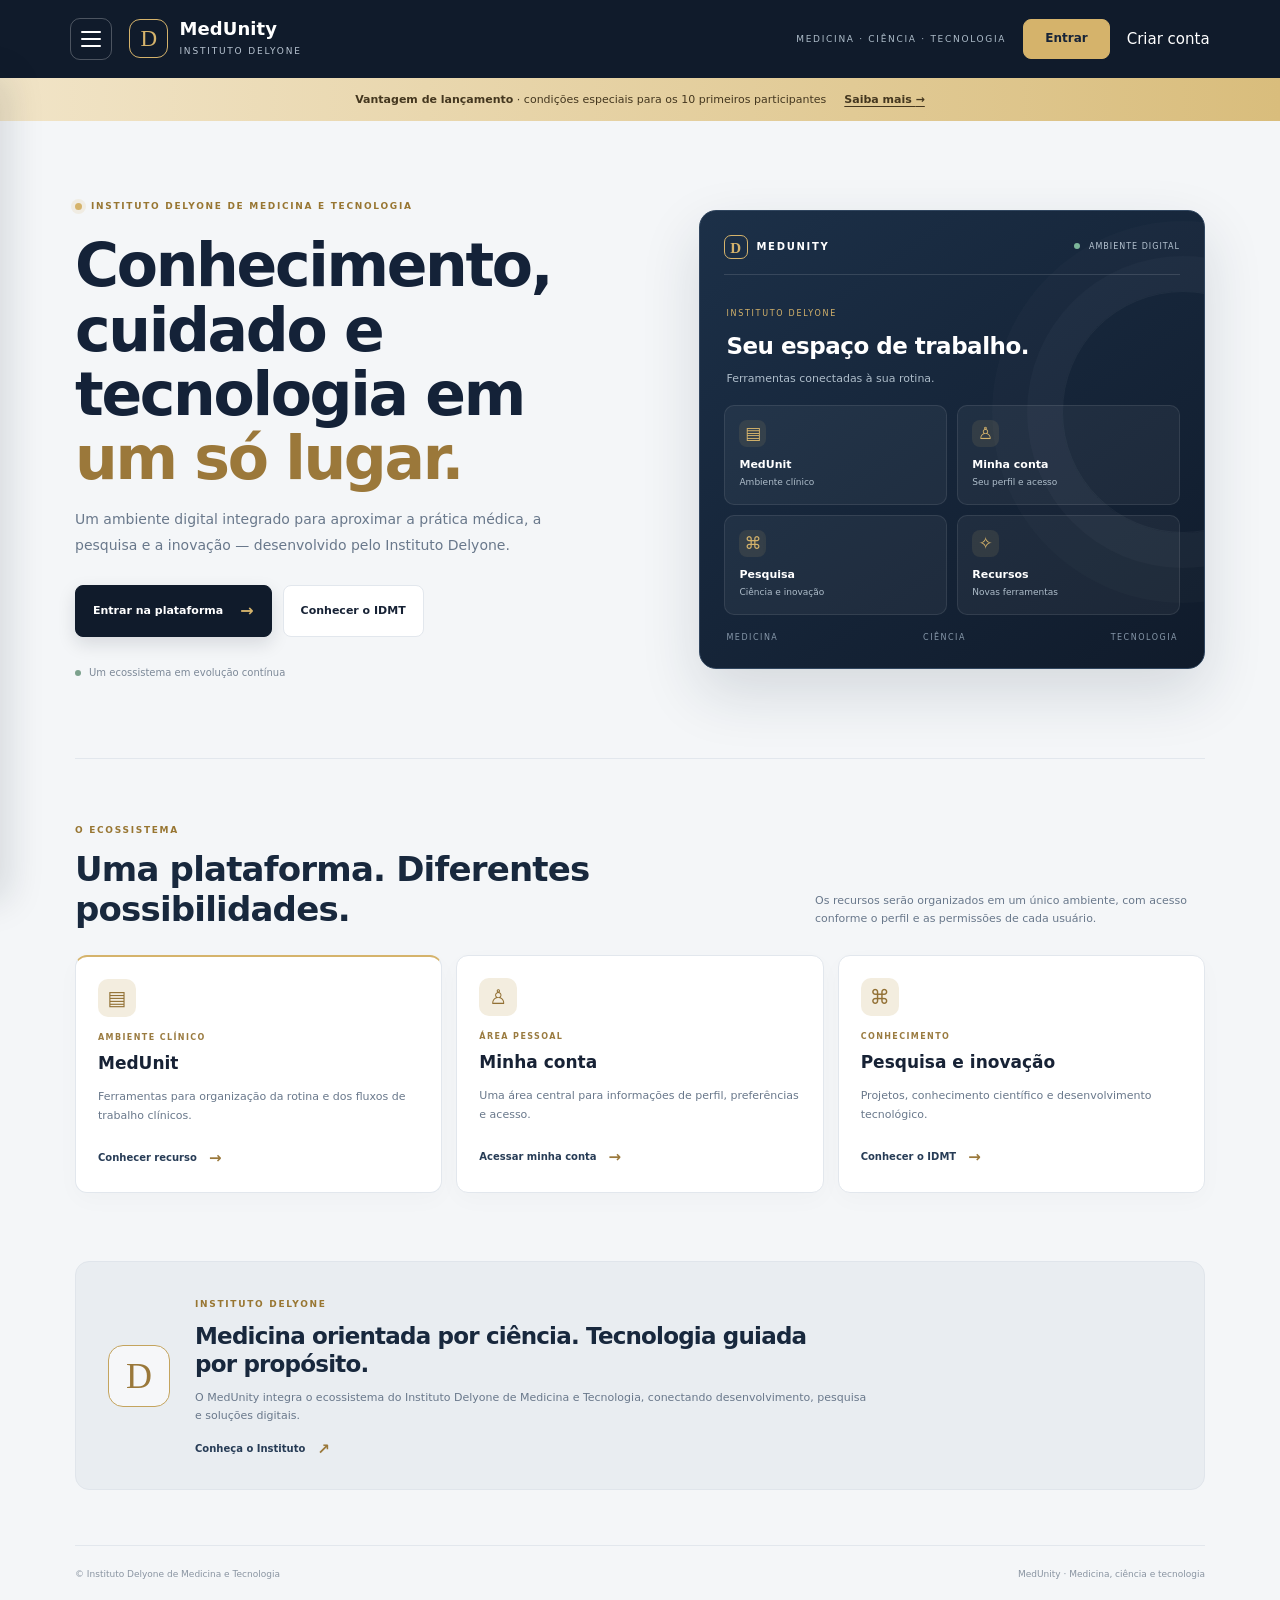
==== commit 3cd545b3: "Refine experimental homepage access actions" ====
--- a/index.html
+++ b/index.html
@@ -19,6 +19,7 @@
     <div class="top-actions">
       <span class="top-context">MEDICINA · CIÊNCIA · TECNOLOGIA</span>
       <button class="login" id="loginTop">Entrar</button>
+      <a class="create-account" id="createAccountTop" href="mailto:instituto@delyone.com.br?subject=MedUnity%20%7C%20Criar%20conta">Criar conta</a>
       <button class="account-trigger" id="accountTop" hidden>Minha conta</button>
     </div>
   </header>
@@ -97,7 +98,7 @@
   </section>
 
   <div class="modal-backdrop" id="loginModal" hidden role="dialog" aria-modal="true" aria-labelledby="modalTitle">
-    <div class="login-modal"><button class="modal-close" id="closeModal" aria-label="Fechar">×</button><span class="modal-mark">D</span><span class="eyebrow">INSTITUTO DELYONE</span><h2 id="modalTitle">Acesse o MedUnity</h2><p>Entre para conhecer a área do usuário em modo de demonstração.</p><div class="demo-note"><span>i</span> Esta prévia não solicita senha nem autentica usuários.</div><button class="btn btn-primary modal-continue" id="demoLogin">Entrar na demonstração <span>→</span></button></div>
+    <div class="login-modal"><button class="modal-close" id="closeModal" aria-label="Fechar">×</button><span class="modal-mark">D</span><span class="eyebrow">INSTITUTO DELYONE</span><h2 id="modalTitle">Acesse o MedUnity</h2><p>Escolha como deseja acessar o MedUnity.</p><label class="password-label" for="adminPassword">Senha de acesso</label><input class="password-input" id="adminPassword" type="password" autocomplete="current-password" placeholder="Digite sua senha"><div class="modal-options"><button class="btn btn-primary modal-continue" id="demoLogin">Testar demonstração <span>→</span></button><button class="btn btn-outline modal-admin" id="adminLogin">Login administrativo</button></div><div class="demo-note"><span>i</span> Ambiente experimental: a autenticação administrativa será conectada ao serviço real em uma etapa posterior.</div></div>
   </div>
   <div class="toast" id="toast" role="status" aria-live="polite"></div>
 
@@ -115,10 +116,12 @@
   function showToast(message){ const toast=$('toast'); toast.textContent=message; toast.classList.add('show'); window.setTimeout(()=>toast.classList.remove('show'),2600); }
   function closeMenu(){ sidebar.classList.remove('open'); scrim.classList.remove('visible'); menuToggle.setAttribute('aria-expanded','false'); }
   $('loginTop').addEventListener('click',openLogin);
+  $('createAccountTop').addEventListener('click',e=>{e.preventDefault();showToast('Para solicitar uma conta, escreva para instituto@delyone.com.br.');});
   $('heroLogin').addEventListener('click',openLogin);
   $('sideLogin').addEventListener('click',openLogin);
   $('closeModal').addEventListener('click',closeLogin);
   $('demoLogin').addEventListener('click',enterDemo);
+  $('adminLogin').addEventListener('click',()=>showToast('O login administrativo real será integrado após a aprovação desta interface.'));
   modal.addEventListener('click',e=>{if(e.target===modal)closeLogin();});
   $('accountTop').addEventListener('click',()=>window.scrollTo({top:0,behavior:'smooth'}));
   $('backHome').addEventListener('click',()=>{account.hidden=true;main.closest('.app-shell').hidden=false;$('loginTop').hidden=false;$('accountTop').hidden=true;window.scrollTo({top:0,behavior:'smooth'});});
